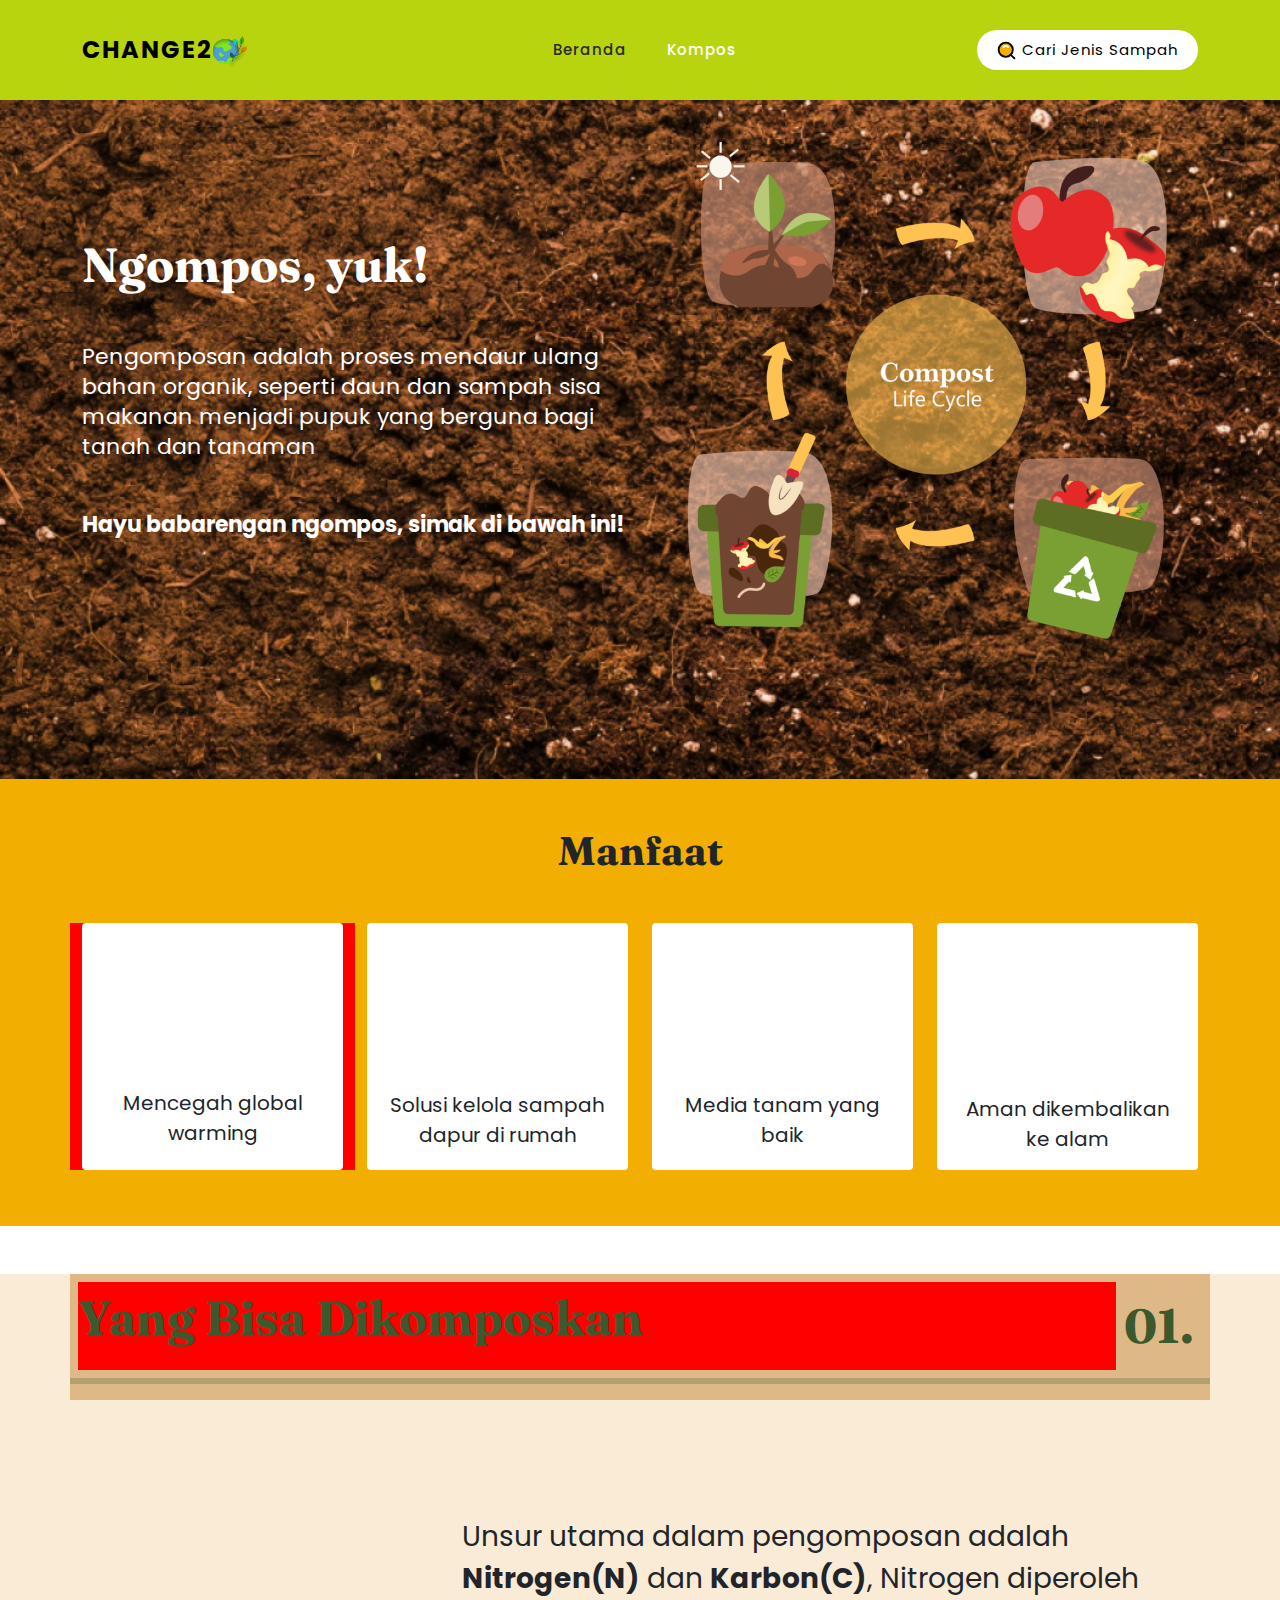
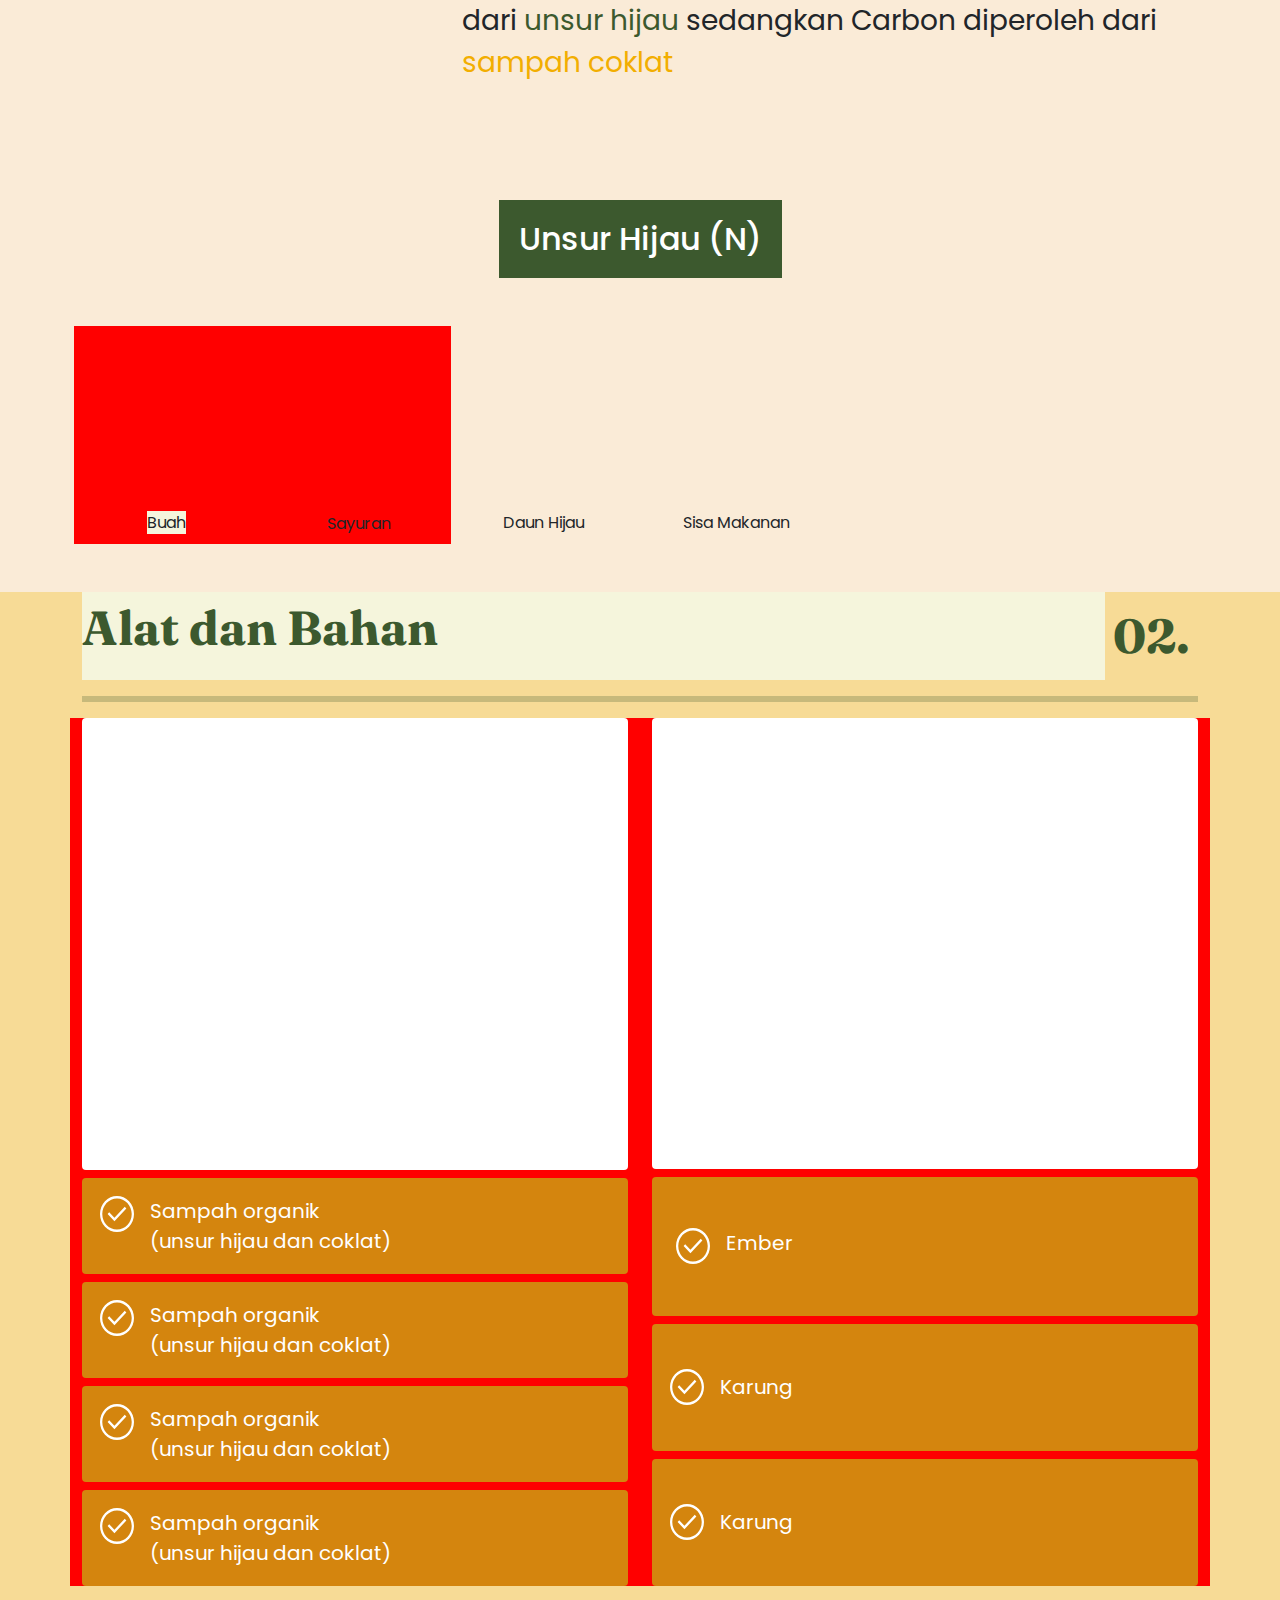
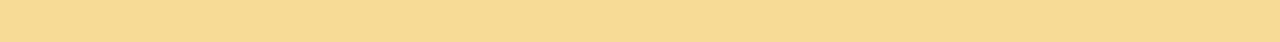
==== edukasi.html @ b649f3c6 "test pertama" ====
<!DOCTYPE html>
<html lang="en">
<head>

        <meta charset="UTF-8">
        <meta name="viewport" content="width=device-width, initial-scale=1, shrink-to-fit=no">
        <meta name="description" content="">
        <meta name="author" content="">
        <link rel="preconnect" href="https://fonts.gstatic.com">
        <link href="https://fonts.googleapis.com/css2?family=Poppins:wght@100;200;300;400;500;600;700;800;900&display=swap" rel="stylesheet">
        <link href='https://fonts.googleapis.com/css?family=Fraunces' rel='stylesheet'>
        <title>Edukasi</title>
    
        <!-- Bootstrap core CSS -->
        <link href="bootstrap/bootstrap/css/bootstrap.min.css" rel="stylesheet">
        <link rel="icon" href="assets/images/logo-grafis.png" type="image/gif" sizes="16x16">
    
        <!-- Additional CSS Files -->
        <link rel="stylesheet" href="assets/css/fontawesome.css">
        <link rel="stylesheet" href="assets/css/style.css">
        <link rel="stylesheet" href="assets/css/animated.css">
        
        <!-- Scripts -->
        <script src="bootstrap/jquery/jquery.min.js"></script>
        <script src="bootstrap/bootstrap/js/bootstrap.bundle.min.js"></script>
        <script src="assets/js/owl-carousel.js"></script>
        <script src="assets/js/animation.js"></script>
        <script src="assets/js/templatemo-custom.js"></script>
    
        <script src="https://ajax.googleapis.com/ajax/libs/jquery/3.7.1/jquery.min.js"></script>
        <script src="https://maxcdn.bootstrapcdn.com/bootstrap/3.4.1/js/bootstrap.min.js"></script>
</head>
    
<body>
        <!-- Mulai NAVBAR-->
        <!-- HEADER -->
        <header class="header-area header-sticky slideInDown" data-wow-duration="0.75s" data-wow-delay="0s" style="position: fixed;">
            <div class="container">
            <div class="row">
              <div class="col-12">
              <nav class="main-nav">
                  <!-- ***** Logo Start ***** -->
                  <a href="index.html" class="logo">
                  <h4 style="color: black;"> Change2<span><img src="assets/svg/logo-1.svg" style="width: 40px;"></span></h4>
                  </a>
                  <!-- ***** Logo End ***** -->
  
                  <!-- ***** Menu Start ***** -->
                  <ul class="nav">
                      <li class="scroll-to-section"><a href="landing.html" >Beranda</a></li>
                      <li class="scroll-to-section" style="padding-right: 200px;"><a href="page3.html" class="active">Kompos</a></li>
                      <li class="scroll-to-section d-md-none"><a href="cari.html">Cari Jenis Sampah</a></li>
                      <li class="scroll-to-section">
                          <div class="main-white-button">
                              <a href="cari.html" style="color: black;">
                                  <img src="assets/svg/search-icon.svg" style="width: 20px;">
                                  Cari Jenis Sampah
                              </a>
                          </div>
                      </li>
                  </ul>
  
                  <a class='menu-trigger'>
                      <span>Menu</span>
                  </a>
                  <!-- ***** Menu End ***** -->
              </nav>
  
              </div>
            </div>
            </div>
          </header>
          <!-- ***** Header  ***** -->
          <!-- Selesai NAVBAR-->

        <div class="text-white" id="top" data-wow-duration="1s" data-wow-delay="0.5s">
            <div class="page3" style="margin-top:100px;">
                <div class="container">
                    <div class="row" ">
                        <div class="col-lg-12 mt-3">
                            <div class="row">
                                <div class="col-lg-6 align-self-center" ;>
                                    <div class="wow fadeInLeft" data-wow-duration="1s" data-wow-delay="1s">
                                        
                                        <h1 class="fw-bold" style="font-family: Fraunces;font-size:48px">Ngompos, yuk!
                                        </h1>
                                        <p class="mt-5 text-white" style="font-size: 22px;">Pengomposan adalah proses mendaur ulang bahan organik, 
                                            seperti daun dan sampah sisa makanan menjadi pupuk yang berguna bagi tanah dan tanaman</p>
                                        <!-- <br /> -->
                                        <p class="fw-bold text-white mt-5" style="font-size: 22px;">Hayu babarengan ngompos, simak di bawah ini!</p>
                                    </div>
                                </div>
                                <div class="col-lg-6">
                                <div class="right-image wow fadeInRight" data-wow-duration="1s" data-wow-delay="0.5s">
                                    <img src="assets/images/compost-cycle.png" style="
                                    width: 100%;
                                    height: auto;">
                                </div>
                                </div>
                            </div>
                        </div>
                    </div>
                </div>
            </div>
        </div>

        <div class="section pt-5 pb-5" style="background-color: #F2AE01;">
            <div class="container">
                <div class="row mb-5">
                    <div class="col-lg-12 d-flex justify-content-center">
                        <h1 class="fw-bold" style="font-family: 'Fraunces'">Manfaat
                        </h1>
                    </div>
                </div>
                <!--MANFAATTT-->
                <div class="row d-flex">
                    <div class="col-lg-3 mb-2" style="display: flex; background-color: red;">
                        <div class="card-body rounded d-flex flex-column align-items-center" style="background-color: white;flex:1">
                            <div class="wow fadeIn mb-4" data-wow-duration="1s" data-wow-delay="0.2s">
                                <img src="assets/images/manfaat-data-1.png" alt="person graphic">
                            </div>
                            <center>
                                <span class="mt-5 text-black fs-5">Mencegah global warming</span>
                            </center>
                        </div>
                    </div>
                    <div class="col-lg-3 mb-2" style="display: flex;flex-direction: column;">
                        <div class="card-body rounded d-flex justify-content-center flex-column align-items-center" style="background-color: white;flex:1">
                            <div class="wow fadeIn mb-3" data-wow-duration="1s" data-wow-delay="0.2s">
                                <img src="assets/images/manfaat-data-2.png" alt="person graphic">
                            </div>
                            <center>
                                <span class="mt-5 text-black fs-5">Solusi kelola sampah dapur di rumah</span>
                            </center>
                        </div>
                    </div>
                    <div class="col-lg-3 mb-2" style="display: flex;flex-direction: column;">
                        <div class="card-body rounded d-flex justify-content-center flex-column align-items-center" style="background-color: white;flex:1">
                            <div class="wow fadeIn mb-3" data-wow-duration="1s" data-wow-delay="0.2s">
                                <img src="assets/images/manfaat-data-3.png" alt="person graphic">
                            </div>
                            <center>
                                <span class="mt-5 text-black fs-5">Media tanam yang baik</span>
                            </center>
                        </div>
                    </div>
                    <div class="col-lg-3 mb-2" style="display: flex;flex-direction: column;">
                        <div class="card-body rounded d-flex justify-content-center flex-column align-items-center" style="background-color: white;flex:1">
                            <div class="wow fadeIn mb-3" data-wow-duration="1s" data-wow-delay="0.2s">
                                <img src="assets/images/manfaat-data-4.png" alt="person graphic">
                            </div>
                            <center>
                                <span class="mt-5 text-black fs-5">Aman dikembalikan ke alam</span>
                            </center>
                        </div>
                    </div>

                </div>
            </div>
        </div>


        <div class="text-black pb-5" style="background-color: antiquewhite;">
            <div class="container">
              <div class="row mt-5" style="background-color: burlywood;">
                <div class="p-2 d-flex fw-bold" style="font-family: 'Fraunces';color: #3C592E;font-size: 48px;">
                    <span class="flex-grow-1" style="background-color: red;">Yang Bisa Dikomposkan</span>
                    <span class=" p-2 bd-highlight">01.</span>
                </div>
                <hr style="
                        border: solid;
                        height: 5px;
                        color: #3C592E;
                        background-color: #3C592E;"/>
              </div>
            
              <div class="row mt-5 ">
                <div class="col-lg-4">
                    <div class="wow fadeIn mb-3" data-wow-duration="1s" data-wow-delay="0.2s" style="float:right">
                        <img src="assets/images/image-n-c.png" alt="person graphic">
                    </div>
                </div>
                <div class="col-lg-8 d-flex align-items-center">
                    <span class="fs-3">Unsur utama dalam pengomposan adalah <b>Nitrogen(N)</b> dan <b>Karbon(C)</b>, 
                        Nitrogen diperoleh dari <span style="color: #3C592E;">unsur hijau</span> sedangkan Carbon diperoleh 
                        dari <span style="color: #F2AE01;">sampah coklat</span></span>
                </div>
            </div>

            <div class="d-flex justify-content-center mt-5 text-center" >
                <h2 class="text-white" style="background-color: #3C592E;padding:20px">Unsur Hijau (N)</h2>
            </div>

            <div class="row mt-5 gx-3">
                <div class="col-4 " style="background-color: red;">
                    <div class="row">
                        <div class="col-sm-6 text-center mb-2">
                            <div class="wow fadeIn mb-3" data-wow-duration="1s" data-wow-delay="0.2s" style="float:right; background-color: aqua;">
                                <img src="assets/images/unsur-hijau-1.png" alt="person graphic">
                            </div>
                            <span style="background-color: beige;">Buah</span>
                        </div>
                        <div class="col-sm-6 text-center mb-2">
                            <div class="wow fadeIn mb-3" data-wow-duration="1s" data-wow-delay="0.2s" style="float:right">
                                <img src="assets/images/unsur-hijau-2.png" alt="person graphic">
                            </div>
                            <span>Sayuran</span>
                        </div>
                    </div>
                </div>
                <div class="col-4 ">
                    <div class="row">
                        <div class="col-sm-6 text-center mb-2">
                            <div class="wow fadeIn mb-3" data-wow-duration="1s" data-wow-delay="0.2s" style="float:right">
                                <img src="assets/images/unsur-hijau-3.png" alt="person graphic">
                            </div>
                            <span>Daun Hijau</span>
                        </div>
                        <div class="col-sm-6 text-center mb-2">
                            <div class="wow fadeIn mb-3" data-wow-duration="1s" data-wow-delay="0.2s" style="float:right">
                                <img src="assets/images/unsur-hijau-4.png" alt="person graphic">
                            </div>
                            <span>Sisa Makanan</span>
                        </div>
                    </div>
                </div>
            </div>

            </div>

        </div>

        <div class="section text-black pb-5" style="background-color: #F7DB96;">
            <div class="container" >
                <div class="row" >
                    <div class="d-flex fw-bold" style="font-family: 'Fraunces';color: #3C592E;font-size: 48px;">
                        <span class="flex-grow-1" style="background-color: beige;" >Alat dan Bahan</span>
                        <span class=" p-2 bd-highlight">02.</span>
                    </div>
                </div>
                <hr style="
                        border: solid;
                        height: 5px;
                        color: #3C592E;
                        background-color: #3C592E;"/>
            
                <div class="row d-flex">
                    <div class="col-lg-6 mb-2" style="background-color: red;">
                    <div class="card-body rounded" style="background-color: white;">
                        <div class="wow fadeIn mb-3" data-wow-duration="1s" data-wow-delay="0.2s">
                            <img src="assets/images/alat-dan-bahan-1.png" alt="person graphic">
                        </div>
                    </div>
                    <div class="card-body rounded mt-2" style="background-color: #D4850E;padding: 10px;">
                        <div class="d-flex">
                            <span class="p-2 flex-shrink-1">
                                <svg width="34" height="37" viewBox="0 0 34 37" fill="none" xmlns="http://www.w3.org/2000/svg">
                                    <path d="M29.0208 5.27392C25.8327 1.89709 21.5087 0 17 0C12.4913 0 8.1673 1.89709 4.97918 5.27392C1.79107 8.65076 0 13.2307 0 18.0063C0 22.7819 1.79107 27.3618 4.97918 30.7387C8.1673 34.1155 12.4913 36.0126 17 36.0126C21.5087 36.0126 25.8327 34.1155 29.0208 30.7387C32.2089 27.3618 34 22.7819 34 18.0063C34 13.2307 32.2089 8.65076 29.0208 5.27392ZM17 33.5992C8.88274 33.5992 2.27856 26.6042 2.27856 18.0063C2.27856 9.40839 8.88259 2.41343 17 2.41343C25.1174 2.41343 31.7214 9.40839 31.7214 18.0063C31.7214 26.6042 25.1174 33.5992 17 33.5992Z" fill="white"/>
                                    <path d="M14.438 21.7815L9.21074 16.2448L7.59961 17.9513L14.438 25.1946L26.3647 12.562L24.7535 10.8555L14.438 21.7815Z" fill="white"/>
                                </svg>
                            </span>
                            <span class="text-white fs-5 p-2 w-100 bd-highlight" >
                                Sampah organik<br/>(unsur hijau dan coklat)
                            </span>
                        </div>
                    </div>

                    <div class="card-body rounded mt-2" style="background-color: #D4850E;padding: 10px;">
                        <div class="d-flex">
                            <span class="p-2 flex-shrink-1">
                                <svg width="34" height="37" viewBox="0 0 34 37" fill="none" xmlns="http://www.w3.org/2000/svg">
                                    <path d="M29.0208 5.27392C25.8327 1.89709 21.5087 0 17 0C12.4913 0 8.1673 1.89709 4.97918 5.27392C1.79107 8.65076 0 13.2307 0 18.0063C0 22.7819 1.79107 27.3618 4.97918 30.7387C8.1673 34.1155 12.4913 36.0126 17 36.0126C21.5087 36.0126 25.8327 34.1155 29.0208 30.7387C32.2089 27.3618 34 22.7819 34 18.0063C34 13.2307 32.2089 8.65076 29.0208 5.27392ZM17 33.5992C8.88274 33.5992 2.27856 26.6042 2.27856 18.0063C2.27856 9.40839 8.88259 2.41343 17 2.41343C25.1174 2.41343 31.7214 9.40839 31.7214 18.0063C31.7214 26.6042 25.1174 33.5992 17 33.5992Z" fill="white"/>
                                    <path d="M14.438 21.7815L9.21074 16.2448L7.59961 17.9513L14.438 25.1946L26.3647 12.562L24.7535 10.8555L14.438 21.7815Z" fill="white"/>
                                </svg>
                            </span>
                            <span class="text-white fs-5 p-2 w-100 bd-highlight" >
                                Sampah organik<br/>(unsur hijau dan coklat)
                            </span>
                        </div>
                    </div>
                    <div class="card-body rounded mt-2" style="background-color: #D4850E;padding: 10px;">
                        <div class="d-flex">
                            <span class="p-2 flex-shrink-1">
                                <svg width="34" height="37" viewBox="0 0 34 37" fill="none" xmlns="http://www.w3.org/2000/svg">
                                    <path d="M29.0208 5.27392C25.8327 1.89709 21.5087 0 17 0C12.4913 0 8.1673 1.89709 4.97918 5.27392C1.79107 8.65076 0 13.2307 0 18.0063C0 22.7819 1.79107 27.3618 4.97918 30.7387C8.1673 34.1155 12.4913 36.0126 17 36.0126C21.5087 36.0126 25.8327 34.1155 29.0208 30.7387C32.2089 27.3618 34 22.7819 34 18.0063C34 13.2307 32.2089 8.65076 29.0208 5.27392ZM17 33.5992C8.88274 33.5992 2.27856 26.6042 2.27856 18.0063C2.27856 9.40839 8.88259 2.41343 17 2.41343C25.1174 2.41343 31.7214 9.40839 31.7214 18.0063C31.7214 26.6042 25.1174 33.5992 17 33.5992Z" fill="white"/>
                                    <path d="M14.438 21.7815L9.21074 16.2448L7.59961 17.9513L14.438 25.1946L26.3647 12.562L24.7535 10.8555L14.438 21.7815Z" fill="white"/>
                                </svg>
                            </span>
                            <span class="text-white fs-5 p-2 w-100 bd-highlight" >
                                Sampah organik<br/>(unsur hijau dan coklat)
                            </span>
                        </div>
                    </div>
                    <div class="card-body rounded mt-2" style="background-color: #D4850E;padding: 10px;">
                        <div class="d-flex">
                            <span class="p-2 flex-shrink-1">
                                <svg width="34" height="37" viewBox="0 0 34 37" fill="none" xmlns="http://www.w3.org/2000/svg">
                                    <path d="M29.0208 5.27392C25.8327 1.89709 21.5087 0 17 0C12.4913 0 8.1673 1.89709 4.97918 5.27392C1.79107 8.65076 0 13.2307 0 18.0063C0 22.7819 1.79107 27.3618 4.97918 30.7387C8.1673 34.1155 12.4913 36.0126 17 36.0126C21.5087 36.0126 25.8327 34.1155 29.0208 30.7387C32.2089 27.3618 34 22.7819 34 18.0063C34 13.2307 32.2089 8.65076 29.0208 5.27392ZM17 33.5992C8.88274 33.5992 2.27856 26.6042 2.27856 18.0063C2.27856 9.40839 8.88259 2.41343 17 2.41343C25.1174 2.41343 31.7214 9.40839 31.7214 18.0063C31.7214 26.6042 25.1174 33.5992 17 33.5992Z" fill="white"/>
                                    <path d="M14.438 21.7815L9.21074 16.2448L7.59961 17.9513L14.438 25.1946L26.3647 12.562L24.7535 10.8555L14.438 21.7815Z" fill="white"/>
                                </svg>
                            </span>
                            <span class="text-white fs-5 p-2 w-100 bd-highlight" >
                                Sampah organik<br/>(unsur hijau dan coklat)
                            </span>
                        </div>
                    </div>
                    </div>

                    <div class="col-lg-6 mb-2" style="display: flex;flex-direction: column;background-color: red;" >
                        <div class="card-body rounded " style="background-color: white;flex:1">
                            <div class="wow fadeIn mb-3" data-wow-duration="1s" data-wow-delay="0.2s">
                                <img src="assets/images/alat-dan-bahan-2.png" alt="person graphic">
                            </div>
                        </div>

                        <div class="card-body rounded mt-2 d-flex " style="background-color: #D4850E;">
                            <div class=" d-flex align-self-center">
                                <span class="p-2 flex-shrink-1 bd-highlight">
                                    <svg width="34" height="37" viewBox="0 0 34 37" fill="none" xmlns="http://www.w3.org/2000/svg">
                                        <path d="M29.0208 5.27392C25.8327 1.89709 21.5087 0 17 0C12.4913 0 8.1673 1.89709 4.97918 5.27392C1.79107 8.65076 0 13.2307 0 18.0063C0 22.7819 1.79107 27.3618 4.97918 30.7387C8.1673 34.1155 12.4913 36.0126 17 36.0126C21.5087 36.0126 25.8327 34.1155 29.0208 30.7387C32.2089 27.3618 34 22.7819 34 18.0063C34 13.2307 32.2089 8.65076 29.0208 5.27392ZM17 33.5992C8.88274 33.5992 2.27856 26.6042 2.27856 18.0063C2.27856 9.40839 8.88259 2.41343 17 2.41343C25.1174 2.41343 31.7214 9.40839 31.7214 18.0063C31.7214 26.6042 25.1174 33.5992 17 33.5992Z" fill="white"/>
                                        <path d="M14.438 21.7815L9.21074 16.2448L7.59961 17.9513L14.438 25.1946L26.3647 12.562L24.7535 10.8555L14.438 21.7815Z" fill="white"/>
                                    </svg>     
                                </span>                               
                                <span class="text-white fs-5 p-2 w-100 bd-highlight" >
                                    Ember
                                </span>
                            </div>
                        </div>
                        <div class="card-body rounded mt-2 d-flex" style="background-color: #D4850E;padding:10px">
                            <div class="d-flex bd-highlight align-items-center">
                                <span class="p-2 flex-shrink-1 bd-highlight">
                                    <svg width="34" height="37" viewBox="0 0 34 37" fill="none" xmlns="http://www.w3.org/2000/svg">
                                        <path d="M29.0208 5.27392C25.8327 1.89709 21.5087 0 17 0C12.4913 0 8.1673 1.89709 4.97918 5.27392C1.79107 8.65076 0 13.2307 0 18.0063C0 22.7819 1.79107 27.3618 4.97918 30.7387C8.1673 34.1155 12.4913 36.0126 17 36.0126C21.5087 36.0126 25.8327 34.1155 29.0208 30.7387C32.2089 27.3618 34 22.7819 34 18.0063C34 13.2307 32.2089 8.65076 29.0208 5.27392ZM17 33.5992C8.88274 33.5992 2.27856 26.6042 2.27856 18.0063C2.27856 9.40839 8.88259 2.41343 17 2.41343C25.1174 2.41343 31.7214 9.40839 31.7214 18.0063C31.7214 26.6042 25.1174 33.5992 17 33.5992Z" fill="white"/>
                                        <path d="M14.438 21.7815L9.21074 16.2448L7.59961 17.9513L14.438 25.1946L26.3647 12.562L24.7535 10.8555L14.438 21.7815Z" fill="white"/>
                                    </svg>     
                                </span>                               
                                <span class="text-white fs-5 p-2 w-100 bd-highlight" >
                                    Karung
                                </span>
                            </div>
                        </div>
                        <div class="card-body rounded mt-2 d-flex" style="background-color: #D4850E;padding:10px">
                            <div class="d-flex bd-highlight align-items-center">
                                <span class="p-2 flex-shrink-1 bd-highlight">
                                    <svg width="34" height="37" viewBox="0 0 34 37" fill="none" xmlns="http://www.w3.org/2000/svg">
                                        <path d="M29.0208 5.27392C25.8327 1.89709 21.5087 0 17 0C12.4913 0 8.1673 1.89709 4.97918 5.27392C1.79107 8.65076 0 13.2307 0 18.0063C0 22.7819 1.79107 27.3618 4.97918 30.7387C8.1673 34.1155 12.4913 36.0126 17 36.0126C21.5087 36.0126 25.8327 34.1155 29.0208 30.7387C32.2089 27.3618 34 22.7819 34 18.0063C34 13.2307 32.2089 8.65076 29.0208 5.27392ZM17 33.5992C8.88274 33.5992 2.27856 26.6042 2.27856 18.0063C2.27856 9.40839 8.88259 2.41343 17 2.41343C25.1174 2.41343 31.7214 9.40839 31.7214 18.0063C31.7214 26.6042 25.1174 33.5992 17 33.5992Z" fill="white"/>
                                        <path d="M14.438 21.7815L9.21074 16.2448L7.59961 17.9513L14.438 25.1946L26.3647 12.562L24.7535 10.8555L14.438 21.7815Z" fill="white"/>
                                    </svg>     
                                </span>                               
                                <span class="text-white fs-5 p-2 w-100 bd-highlight" >
                                    Karung
                                </span>
                            </div>
                        </div>
                    </div>
                </div>
            </div>

                
        </div>
</body>
</html>
---- assets/css/style.css ----
/* 

TemplateMo 562 Space Dynamic

https://templatemo.com/tm-562-space-dynamic

*/

/* ---------------------------------------------
Table of contents
------------------------------------------------
01. font & reset css
02. reset
03. global styles
04. header
05. banner
06. features
07. testimonials
08. contact
09. footer
10. preloader
11. search
12. portfolio

--------------------------------------------- */
/* 
---------------------------------------------
font & reset css
--------------------------------------------- 
*/
@import url('https://fonts.googleapis.com/css2?family=Poppins:wght@100;200;300;400;500;600;700;800;900&display=swap');
/* 
---------------------------------------------
reset
--------------------------------------------- 
*/
html, body, div, span, applet, object, iframe, h1, h2, h3, h4, h5, h6, p, blockquote, div
pre, a, abbr, acronym, address, big, cite, code, del, dfn, em, font, img, ins, kbd, q,
s, samp, small, strike, strong, sub, sup, tt, var, b, u, i, center, dl, dt, dd, ol, ul, li,
figure, header, nav, section, article, aside, footer, figcaption {
  margin: 0;
  padding: 0;
  border: 0;
  outline: 0;
}

/* clear fix */
.grid:after {
  content: '';
  display: block;
  clear: both;
}

/* ---- .grid-item ---- */

.grid-sizer,
.grid-item {
  width: 50%;
}

.grid-item {
  float: left;
}

.grid-item img {
  display: block;
  max-width: 100%;
}

.clearfix:after {
  content: ".";
  display: block;
  clear: both;
  visibility: hidden;
  line-height: 0;
  height: 0;
}

.clearfix {
  display: inline-block;
}

html[xmlns] .clearfix {
  display: block;
}

* html .clearfix {
  height: 1%;
}

ul, li {
  padding: 0;
  margin: 0;
  list-style: none;
}

header, nav, section, article, aside, footer, hgroup {
  display: block;
}

* {
  box-sizing: border-box;
}

html, body {
  font-family: 'Fraunces';
  font-weight: 400;
  background-color: #fff;
  -ms-text-size-adjust: 100%;
  -webkit-font-smoothing: antialiased;
  -moz-osx-font-smoothing: grayscale;
}

a {
  text-decoration: none !important;
}

h1, h2, h3, h4, h5, h6 {
  margin-top: 0px;
  margin-bottom: 0px;
}

ul {
  margin-bottom: 0px;
}

p {
  font-size: 15px;
  line-height: 30px;
  color: #2a2a2a;
}

img {
  width: 100%;
  overflow: hidden;
}

/* 
---------------------------------------------
global styles
--------------------------------------------- 
*/
html,
body {
  background: #fff;
  font-family: 'Poppins', sans-serif;
}

::selection {
  background: #03a4ed;
  color: #fff;
}

::-moz-selection {
  background: #03a4ed;
  color: #fff;
}

@media (max-width: 991px) {
  html, body {
    overflow-x: hidden;
  }
  .mobile-top-fix {
    margin-top: 30px;
    margin-bottom: 0px;
  }
  .mobile-bottom-fix {
    margin-bottom: 30px;
  }
  .mobile-bottom-fix-big {
    margin-bottom: 60px;
  }
}

.page-section {
  margin-top: 120px;
}

.section-heading h2 {
  font-size: 30px;
  text-transform: capitalize;
  color: #2a2a2a;
  font-weight: 700;
  letter-spacing: 0.25px;
  position: relative;
  z-index: 2;
  line-height: 44px;
}

.section-heading h2 em {
  font-style: normal;
  color: #03a4ed;
}

.section-heading h2 span {
  color: #fe3f40;
}

/* 
---------------------------------------------
header
--------------------------------------------- 
*/

.background-header {
  /* background-color: #fff!important; */
  height: 80px!important;
  position: fixed!important;
  top: 0px;
  left: 0px;
  right: 0px;
  box-shadow: 0px 0px 10px rgba(0,0,0,0.15)!important;
}

.background-header .logo,
.background-header .main-nav .nav li a {
  color: #1e1e1e!important;
}

.background-header .main-nav .nav li:hover a {
  color: #fe3f40!important;
}

.background-header .nav li a.active {
  color: #fe3f40!important;
}

.logo h4 span {
  color: #fe3f40;
}

.background-header .main-nav .logo h4 {
  line-height: 80px;
}

.background-header .main-nav .nav {
  margin-top: 20px !important;
}

.header-area .main-nav .nav {
  float: right;
  margin-top: 30px;
  margin-right: 0px;
  background-color: transparent;
  -webkit-transition: all 0.3s ease 0s;
  -moz-transition: all 0.3s ease 0s;
  -o-transition: all 0.3s ease 0s;
  transition: all 0.3s ease 0s;
  position: relative;
  z-index: 999;
}

.header-area .main-nav .nav li {
  padding-left: 20px;
  padding-right: 20px;
}

.header-area .main-nav .nav li:last-child {
  padding-right: 0px;
  padding-left: 40px;
}

.header-area .main-nav .nav li:last-child a ,
.background-header .main-nav .nav li:last-child a {
  /* color: #fff !important; */
  padding: 0px 20px;
  font-weight: 400;
}

.header-area .main-nav .nav li:last-child a:hover,
.header-area .main-nav .nav li:last-child a.active {
  color: #fff !important;
}

.header-area .main-nav .nav li a {
  color: #2a2a2a;
}

.header-area .main-nav .nav li:hover a,
.header-area .main-nav .nav li a.active {
  color: #fff!important;
}

.background-header .main-nav .nav li:hover a,
.background-header .main-nav .nav li a.active {
  color: #fff!important;
  opacity: 1;
}

.header-area .main-nav .nav li:last-child a:hover ,
.background-header .main-nav .nav li:last-child a:hover {
  background-color: #03a4ed;
}

.header-area .main-nav .nav li.submenu {
  position: relative;
  padding-right: 30px;
}

.header-area .main-nav .nav li.submenu:after {
  font-family: FontAwesome;
  content: "\f107";
  font-size: 12px;
  color: #2a2a2a;
  position: absolute;
  right: 18px;
  top: 12px;
}

.background-header .main-nav .nav li.submenu:after {
  color: #2a2a2a;
}

.header-area .main-nav .nav li.submenu ul {
  position: absolute;
  width: 200px;
  box-shadow: 0 2px 28px 0 rgba(0, 0, 0, 0.06);
  overflow: hidden;
  top: 50px;
  opacity: 0;
  transform: translateY(+2em);
  visibility: hidden;
  z-index: -1;
  transition: all 0.3s ease-in-out 0s, visibility 0s linear 0.3s, z-index 0s linear 0.01s;
}

.header-area .main-nav .nav li.submenu ul li {
  margin-left: 0px;
  padding-left: 0px;
  padding-right: 0px;
}

.header-area .main-nav .nav li.submenu ul li a {
  opacity: 1;
  display: block;
  background: #f7f7f7;
  color: #2a2a2a!important;
  padding-left: 20px;
  height: 40px;
  line-height: 40px;
  -webkit-transition: all 0.3s ease 0s;
  -moz-transition: all 0.3s ease 0s;
  -o-transition: all 0.3s ease 0s;
  transition: all 0.3s ease 0s;
  position: relative;
  font-size: 13px;
  font-weight: 400;
  border-bottom: 1px solid #eee;
}

.header-area .main-nav .nav li.submenu ul li a:hover {
  background: #fff;
  color: #fe3f40!important;
  padding-left: 25px;
}

.header-area .main-nav .nav li.submenu ul li a:hover:before {
  width: 3px;
}

.header-area .main-nav .nav li.submenu:hover ul {
  visibility: visible;
  opacity: 1;
  z-index: 1;
  transform: translateY(0%);
  transition-delay: 0s, 0s, 0.3s;
}

.header-area .main-nav .menu-trigger {
  cursor: pointer;
  display: block;
  position: absolute;
  top: 33px;
  width: 32px;
  height: 40px;
  text-indent: -9999em;
  z-index: 99;
  right: 40px;
  display: none;
}

.background-header .main-nav .menu-trigger {
  top: 23px;
}

.header-area .main-nav .menu-trigger span,
.header-area .main-nav .menu-trigger span:before,
.header-area .main-nav .menu-trigger span:after {
  -moz-transition: all 0.4s;
  -o-transition: all 0.4s;
  -webkit-transition: all 0.4s;
  transition: all 0.4s;
  background-color: #1e1e1e;
  display: block;
  position: absolute;
  width: 30px;
  height: 2px;
  left: 0;
}

.background-header .main-nav .menu-trigger span,
.background-header .main-nav .menu-trigger span:before,
.background-header .main-nav .menu-trigger span:after {
  background-color: #1e1e1e;
}

.header-area .main-nav .menu-trigger span:before,
.header-area .main-nav .menu-trigger span:after {
  -moz-transition: all 0.4s;
  -o-transition: all 0.4s;
  -webkit-transition: all 0.4s;
  transition: all 0.4s;
  background-color: #1e1e1e;
  display: block;
  position: absolute;
  width: 30px;
  height: 2px;
  left: 0;
  width: 75%;
}

.background-header .main-nav .menu-trigger span:before,
.background-header .main-nav .menu-trigger span:after {
  background-color: #1e1e1e;
}

.header-area .main-nav .menu-trigger span:before,
.header-area .main-nav .menu-trigger span:after {
  content: "";
}

.header-area .main-nav .menu-trigger span {
  top: 16px;
}

.header-area .main-nav .menu-trigger span:before {
  -moz-transform-origin: 33% 100%;
  -ms-transform-origin: 33% 100%;
  -webkit-transform-origin: 33% 100%;
  transform-origin: 33% 100%;
  top: -10px;
  z-index: 10;
}

.header-area .main-nav .menu-trigger span:after {
  -moz-transform-origin: 33% 0;
  -ms-transform-origin: 33% 0;
  -webkit-transform-origin: 33% 0;
  transform-origin: 33% 0;
  top: 10px;
}

.header-area .main-nav .menu-trigger.active span,
.header-area .main-nav .menu-trigger.active span:before,
.header-area .main-nav .menu-trigger.active span:after {
  background-color: transparent;
  width: 100%;
}

.header-area .main-nav .menu-trigger.active span:before {
  -moz-transform: translateY(6px) translateX(1px) rotate(45deg);
  -ms-transform: translateY(6px) translateX(1px) rotate(45deg);
  -webkit-transform: translateY(6px) translateX(1px) rotate(45deg);
  transform: translateY(6px) translateX(1px) rotate(45deg);
  background-color: #1e1e1e;
}

.background-header .main-nav .menu-trigger.active span:before {
  background-color: #1e1e1e;
}

.header-area .main-nav .menu-trigger.active span:after {
  -moz-transform: translateY(-6px) translateX(1px) rotate(-45deg);
  -ms-transform: translateY(-6px) translateX(1px) rotate(-45deg);
  -webkit-transform: translateY(-6px) translateX(1px) rotate(-45deg);
  transform: translateY(-6px) translateX(1px) rotate(-45deg);
  background-color: #1e1e1e;
}

.background-header .main-nav .menu-trigger.active span:after {
  background-color: #1e1e1e;
}

.header-area.header-sticky {
  min-height: 80px;
  background: #B8D40E;
}

.header-area .nav {
  margin-top: 30px;
}

.header-area.header-sticky .nav li a.active {
  color: #fe3f40;
}

/* 
---------------------------------------------
preloader
--------------------------------------------- 
*/

.js-preloader {
    position: fixed;
    top: 0;
    left: 0;
    right: 0;
    bottom: 0;
    background-color: #fff;
    display: -webkit-box;
    display: flex;
    -webkit-box-align: center;
    align-items: center;
    -webkit-box-pack: center;
    justify-content: center;
    opacity: 1;
    visibility: visible;
    z-index: 9999;
    -webkit-transition: opacity 0.25s ease;
    transition: opacity 0.25s ease;
}

.js-preloader.loaded {
    opacity: 0;
    visibility: hidden;
    pointer-events: none;
}

@-webkit-keyframes dot {
    50% {
        -webkit-transform: translateX(96px);
        transform: translateX(96px);
    }
}

@keyframes dot {
    50% {
        -webkit-transform: translateX(96px);
        transform: translateX(96px);
    }
}

@-webkit-keyframes dots {
    50% {
        -webkit-transform: translateX(-31px);
        transform: translateX(-31px);
    }
}

@keyframes dots {
    50% {
        -webkit-transform: translateX(-31px);
        transform: translateX(-31px);
    }
}

.preloader-inner {
    position: relative;
    width: 142px;
    height: 40px;
    background: #fff;
}

.preloader-inner .dot {
    position: absolute;
    width: 16px;
    height: 16px;
    top: 12px;
    left: 15px;
    background: #fe3f40;
    border-radius: 50%;
    -webkit-transform: translateX(0);
    transform: translateX(0);
    -webkit-animation: dot 2.8s infinite;
    animation: dot 2.8s infinite;
}

.preloader-inner .dots {
    -webkit-transform: translateX(0);
    transform: translateX(0);
    margin-top: 12px;
    margin-left: 31px;
    -webkit-animation: dots 2.8s infinite;
    animation: dots 2.8s infinite;
}

.preloader-inner .dots span {
    display: block;
    float: left;
    width: 16px;
    height: 16px;
    margin-left: 16px;
    background: #fe3f40;
    border-radius: 50%;
}



/* 
---------------------------------------------
Banner Style
--------------------------------------------- 
*/

.main-banner:after {
  /* content: ''; */
  background-repeat: no-repeat;
  position: absolute;
  left: 0;
  top: 100px;
  width: 193px;
  height: 467px;
}

.main-banner:before {
  /* content: ''; */
  background-repeat: no-repeat;
  position: absolute;
  right: 0;
  top: 100px;
  width: 98px;
  height: 290px;
}



.main-banner .left-content form {
  margin-top: 30px;
  width: 470px;
  height: 66px;
  position: relative;
}

.main-banner .left-content form button {
  position: absolute;
  right: 10px;
  top: 10px;
  display: inline-block;
  background-color: #fff;
  font-size: 15px;
  font-weight: 500;
  color: #fe3f40;
  text-transform: capitalize;
  padding: 12px 25px;
  border-radius: 23px;
  letter-spacing: 0.25px;
  outline: none;
  border: none;
}

.main-banner .left-content form input {
  width: 470px;
  height: 66px;
  background-color: #03a4ed;
  border-radius: 33px;
  border: none;
  outline: none;
  padding: 0px 25px;
  color: #fff;
  letter-spacing: 0.25px;
  font-size: 15px;
  font-weight: 300;
}

.main-banner .left-content form input::placeholder {
  color: #fff;
}



/* 
---------------------------------------------
About Us Style
--------------------------------------------- 
*/
.text2 {
  display: flex;
  position: absolute;
  font-size: 3vw; /* Adjust based on your requirements */
  color: white;
  top: 50%;
  transform: translateY(-50%);
}
.text2 h1 {
  font-size: 4vw; /* Use viewport width units for responsive sizing */
  font-family: Fraunces, serif; /* Use your desired font-family */
  color: white;
  margin: 0;
}

#about {
  margin-top: -80px;
}

/* 
---------------------------------------------
Services Style
--------------------------------------------- 
*/

.our-services {
  margin-top: 0px;
  padding-top: 120px;
}

.our-services .left-image {
  margin-right: 45px;
}

.our-services .section-heading h2 {
  margin-right: 100px;
}

.our-services .section-heading p {
  margin-top: 30px;
  margin-bottom: 60px;
}

.our-services .progress-skill-bar {
  margin-bottom: 30px;
  position: relative;
  width: 100%;
}

.our-services .progress-skill-bar span {
  position: absolute;
  top: 0;
  font-size: 18px;
  font-weight: 600;
  color: #03a4ed;
}

.our-services .first-bar span {
  left: 69%;
}

.our-services .second-bar span {
  left: 81%;
}

.our-services .third-bar span {
  left: 88%;
}

.our-services .progress-skill-bar h4 {
  font-size: 18px;
  font-weight: 700;
  color: #2a2a2a;
  margin-bottom: 14px;
}

.our-services .progress-skill-bar .full-bar {
  width: 100%;
  height: 6px;
  border-radius: 3px;
  background-color: #f7eff1;
  position: relative;
  z-index: 1;
}

.our-services .progress-skill-bar .filled-bar {
  background: rgb(255,77,30);
  background: linear-gradient(105deg, rgba(255,77,30,1) 0%, rgba(255,44,109,1) 100%);
  height: 6px;
  border-radius: 3px;
  margin-bottom: -6px;
  position: relative;
  z-index: 2;
}

.our-services .first-bar .filled-bar {
  width: 71%;
}

.our-services .second-bar .filled-bar {
  width: 83%;
}

.our-services .third-bar .filled-bar {
  width: 90%;
}


/* 
---------------------------------------------
Portfolio
--------------------------------------------- 
*/

.our-portfolio .item:hover .hidden-content {
  top: -100px;
  opacity: 1;
  visibility: visible;
}

.our-portfolio .item:hover .showed-content {
  top: 90px;
}

.our-portfolio .hidden-content {
  background: #F2AE01;
  background: #F2AE01;
  padding: 30px;
  border-radius: 20px;
  text-align: center;
  opacity: 0;
  top: 0;
  visibility: hidden;
  position: absolute;
  z-index: 2;
  transition: all 0.5s;
}

.our-portfolio .hidden-content:after {
  width: 20px;
  height: 20px;
  position: absolute;
  background: #F2AE01;
  content: '';
  left: 50%;
  bottom: -8px;
  margin-left: -5px;
  transform: rotate(45deg);
  background: #F2AE01;
  z-index: -1;
}

.our-portfolio .hidden-content h4 {
  font-size: 20px;
  font-weight: 700;
  color: #fff;
  margin-bottom: 20px;
}

.our-portfolio .hidden-content p {
  color: #fff;
}


.page3-rspv {
  display: flex;
  justify-content: end;
}

@media (max-width: 600px) {
  .page3-rspv {
    display: flex;
    justify-content: center;
  }

  .page3text-rspv {
    padding: 25px;
  }
}

.our-services .showed-content-bot {
  /* top: 0px;
  position: relative;
  z-index: 3; */
  /* font-size: 15px;
  font-weight: 100; */
  color: black;
  background-color: #fff;
  text-align: center;
  padding: 40px;
  /* border-radius: 20px; */
  border-bottom-left-radius: 25px;
  border-bottom-right-radius: 25px;
  box-shadow: 0px 0px 10px rgba(0,0,0,0.1);
  margin-left: 4px;
  margin-right: 4px;
  margin-top: -7px;
  /* transition: all 0.5s; */
}

.our-portfolio .showed-content img {
  width: 100%; /* Make the image fill the width of its container */
  height: auto; /* Maintain the aspect ratio of the image */
  display: block; /* Make sure the image behaves as a block element */
}


.our-services .showed-content img {
  width: 100%; /* Make the image fill the width of its container */
  height: auto; /* Maintain the aspect ratio of the image */
  display: block; /* Make sure the image behaves as a block element */
}

.our-portfolio .showed-content-bot img {
  max-width: 100px;
}


/* 
---------------------------------------------
Blog
--------------------------------------------- 
*/

.our-blog {
  position: relative;
  margin-top: 80px;
  padding-top: 120px;
}

.our-blog .section-heading h2 {
  margin-right: 180px;
}

.our-blog .top-dec {
  text-align: right;
  margin-top: -80px;
}

.our-blog .top-dec img {
  max-width: 270px;
}

.our-blog .left-image {
  position: relative;
}

.our-blog .left-image img {
  border-radius: 20px;
  box-shadow: 0px 0px 15px rgba(0,0,0,0.1);
}

.our-blog .left-image .info {
  position: relative;
}

.our-blog .left-image .info .inner-content {
  background-color: #fff;
  box-shadow: 0px 0px 15px rgba(0,0,0,0.1);
  border-radius: 20px;
  margin-right: 75px;
  position: absolute;
  margin-top: -100px;
  padding: 30px;
}

.our-blog .left-image ul li {
  display: inline-block;
  font-size: 15px;
  color: #afafaf;
  font-weight: 300;
  margin-right: 20px;
}

.our-blog .left-image ul li:last-child {
  margin-right: 0px;
}

.our-blog .left-image ul li i {
  color: #ff4d61;
  font-size: 16px;
  margin-right: 8px;
}

.our-blog .left-image h4 {
  font-size: 20px;
  font-weight: 700;
  color: #2a2a2a;
  margin: 20px 0px 15px 0px;
}

.our-blog .left-image .info .main-blue-button {
  position: absolute;
  bottom: -80px;
  left: 0;
}

.our-blog .right-list {
  margin-left: 30px;
}

.our-blog .right-list ul li {
  display: inline-flex;
  width: 100%;
  margin-bottom: 30px;
}

.our-blog .right-list .left-content {
  margin-right: 45px;
}

.our-blog .right-list .left-content span {
  font-size: 15px;
  color: #afafaf;
  font-weight: 300;
}

.our-blog .right-list .left-content span i {
  color: #ff4d61;
  font-size: 16px;
  margin-right: 8px;
}

.our-blog .right-list .left-content h4 {
  font-size: 20px;
  font-weight: 700;
  color: #2a2a2a;
  margin: 20px 0px 15px 0px;
}


.our-blog .right-list .right-image img {
  width: 250px;
  border-radius: 20px;
}



.contact-us .right-image img {
  width: 250px;
  border-radius: 20px;
}


/* 
---------------------------------------------
contact
--------------------------------------------- 
*/

.contact-us .section-heading h2,
.contact-us .section-heading h2 em,
.contact-us .section-heading h2 span {
  color: #fff;
}

.contact-us .section-heading p {
  color: #fff;
  margin-top: 30px;
}

.phone-info {
  margin-top: 40px;
}

.phone-info h4 {
  font-size: 20px;
  font-weight: 700;
  color: #fff;
}

.phone-info h4 span i {
  width: 46px;
  height: 46px;
  display: inline-block;
  text-align: center;
  line-height: 46px;
  background-color: #fff;
  border-radius: 50%;
  color: #ff3b2c;
  font-size: 22px;
  margin-left: 30px;
  margin-right: 15px;
}

.phone-info h4 span a {
  color: #fff;
  font-size: 15px;
  font-weight: 400;
}

form#contact .contact-dec {
  position: absolute;
  right: -166px;
  bottom: 0;
}

form#contact .contact-dec img {
  max-width: 178px;
}

form#contact {
  margin-left: 30px;
  position: relative;
  /* background-color: #fff; */
  padding: 60px 30px;
  border-radius: 20px;
}

form#contact input {
  width: 100%;
  height: 46px;
  border-radius: 33px;
  background-color: #d1f3ff;
  border: none;
  outline: none;
  font-size: 15px;
  font-weight: 300;
  color: #2a2a2a;
  padding: 0px 20px;
  margin-bottom: 20px;
}

form#contact input::placeholder {
  color: #2a2a2a;
}

form#contact textarea {
  width: 100%;
  min-width: 100%;
  max-width: 100%;
  max-height: 180px;
  min-height: 140px;
  height: 140px;
  border-radius: 20px;
  background-color: #d1f3ff;
  border: none;
  outline: none;
  font-size: 15px;
  font-weight: 300;
  color: #2a2a2a;
  padding: 15px 20px;
  margin-bottom: 20px;
}

form#contact textarea::placeholder {
  color: #2a2a2a;
}

form#contact button {
  display: inline-block;
  background-color: #03a4ed;
  font-size: 15px;
  font-weight: 400;
  color: #fff;
  text-transform: capitalize;
  padding: 12px 25px;
  border-radius: 23px;
  letter-spacing: 0.25px;
  border: none;
  outline: none;
  transition: all .3s;
}

form#contact button:hover {
  background-color: #fe3f40;
}


/* 
---------------------------------------------
Footer Style
--------------------------------------------- 
*/

/* 
---------------------------------------------
responsive
--------------------------------------------- 
*/

@media (max-width: 1645px) {
  form#contact .contact-dec {
    display: none;
  }
}

@media (max-width: 992px) {
  .main-banner {
    padding-top: 216px;
  }
  .main-banner .left-content {
    margin-right: 0px;
    text-align: center;
    margin-bottom: 45px;
  }
  .main-banner:after {
    top: 76px;
    z-index: -1;
  }
  .main-banner .left-content form,
  .main-banner .left-content form input {
    width: 100%!important;
  }
  
  .about-us {
    position: relative;
    background-image: none;
    padding: 0px;
  }
  .about-us .left-image {
    margin-right: 0px;
    position: absolute;
    bottom: -220px;
    right: 0;
  }
  .about-us .services {
    text-align: center;
  }
  .about-us .services .item  {
    /* background: rgb(255,77,30); */
    background: #72bd13;
    padding: 30px;
    border-radius: 20px;
    display: inline-block;
  }
  .about-us .services .item .right-text {
    text-align: left;
  }
  .our-services {
    margin-top: 200px;
  }
  .our-services .left-image {
    margin-right: 0px;
    margin-bottom: 45px;
  }
  .our-services .section-heading h2,
  .our-services .section-heading p {
    margin-right: 0px;
    text-align: center;
  }
  .our-portfolio .section-heading h2 {
    margin: 0px 0px 80px 0px;
  }
  .our-portfolio .item {
    margin-bottom: 15px;
  }
  .our-blog {
    margin-top: 0px;
  }
  .our-blog .top-dec {
    display: none;
  }
  .our-blog .section-heading h2 {
    margin-right: 0px;
    text-align: center;
    margin-bottom: 45px;
  }
  .our-blog .left-image .info .inner-content {
    position: relative;
    margin-right: 0px;
  }
  .our-blog .left-image .info .main-blue-button {
    position: relative;
    bottom: 0px;
    margin-top: 30px;
  }
  .our-blog .left-image {
    margin-bottom: 45px;
  }
  .contact-us {
    margin-top: 50px;
    padding: 120px 0px;
  }
  .contact-us .section-heading {
    text-align: center;
  }
  form#contact {
    margin-left: 0px;
    margin-top: 30px;
  }
  form#contact .contact-dec {
    display: none;
  }
  footer p {
    margin: 15px 0px 30px 0px;
  }
}

@media (max-width: 767px) {
  .about-us .left-image {
    bottom: -280px;
  }
  .our-blog .right-list {
    margin-left: 0px;
  }
  .our-blog .right-list ul li {
    display: inline-block;
    margin-top: 0px;
    padding-top: 30px;
    border-top: 1px solid #eee;
  }
  .our-blog .right-list .left-content {
    margin-right: 0px;
    width: 100%;
    margin-bottom: 15px;
  }
  .our-blog .right-list .right-image,
  .our-blog .right-list .right-image img {
    width: 100%;
  }
  .phone-info h4 span {
    display: block;
    margin-top: 15px;
  }
  .phone-info h4 span i {
    margin-left: 0px;
  }

  
  .circular-container {
    width: 150px; /* Adjust the width and height as needed */
    height: 150px;
    border-radius: 50%; /* This makes it circular */
    overflow: hidden; /* Hide overflow content */
    border: 2px solid #D9D9D9; /* Add border if needed */
  }

  .circular-container img {
    width: 100%;
    height: auto;
    display: block;
  }

}
/* ----------------------------------------------------------------- */
/* BEGIN PAGE 1 */

/* BEGIN WELCOME SECTION */

.main-banner {
  background-repeat: no-repeat;
  background-position: center center;
  background-size: cover;
  padding: 226px 0px 120px 0px;
  position: relative;
  overflow: hidden;
}

.main-banner .left-content {
  margin-right: 0px;
}

.main-banner .left-content h6 {
  text-transform: uppercase;
  font-size: 18px;
  color: #fe3f40;
  margin-bottom: 15px;
}

.main-banner .left-content h2 {
  font-size: 50px;
  font-weight: 700;
  color: #2a2a2a;
  line-height: 72px;
}

.main-banner .left-content p {
  margin: 20px 0px;
}

.main-banner .left-content h2 em {
  color: #03a4ed;
  font-style: normal;
}

.main-banner .left-content h2 span {
  color: #fe3f40;
}

/* END WELCOME SECTION */

/* BEGIN TENTANG */

#about {
  margin-top: 0px;
}
.about-us {
  background-image: url(../images/lp-bg-1.png);
  background-repeat: no-repeat;
  background-position: center center;
  background-size: cover;
  padding: 140px 0px 120px 0px;
}

.about-us .left-image {
  margin-right: 45px;
}

.about-us .services .item {
  margin-bottom: 30px;
}

.about-us .services .item .icon {
  float: left;
  margin-right: 25px;
}

.about-us .services .item .icon img {
  max-width: 70px;
}

.about-us .services .item h4 {
  color: #fff;
  font-size: 20px;
  font-weight: 700;
  margin-bottom: 12px;
}

.about-us .services .item h1 {
  color: #fff;
  font-size: 50px;
  font-weight: 700;
  margin-bottom: 12px;
}

.about-us .services .item p {
  color: #fff;
}

/* END TENTANG */

/* BEGIN SECTION APA SAJA */

.our-portfolio {
  padding-top: 100px;
  margin-top: 0px;
}

.our-portfolio .section-heading h2 {
  text-align: center;
  margin: 0px 90px 0px 90px;
  margin-bottom: 120px;
  position: relative;
  z-index: 1;
}

.our-portfolio .item {
  position: relative;
}
.our-portfolio .showed-content {
 
  color: black;
  background-color: #fff;
  text-align: center;
  
  border-top-left-radius: 25px;
  border-top-right-radius: 25px;
 
}

.our-portfolio .showed-content-bot {
  /* top: 0px;
  position: relative;
  z-index: 3; */
  /* font-size: 15px;
  font-weight: 100; */
  color: black;
  background-color: #fff;
  text-align: center;
  padding: 40px;
  /* border-radius: 20px; */
  border-bottom-left-radius: 25px;
  border-bottom-right-radius: 25px;
  box-shadow: 0px 0px 10px rgba(0,0,0,0.1);
  /* transition: all 0.5s; */
}
/* END SECTION APA SAJA */

/* BEGIN SECTION CONTACT */

.contact-us {
  margin-top:100px;
  padding: 160px 0px;
  background-image: url(../images/lp-bg-2.png);
  background-repeat: no-repeat;
  background-position: center center;
  background-size: cover;
}

/* END */

/* END PAGE 1 */

/* BEGIN PAGE 2 */

.main-banner-2 {
  background-image: url(../images/page-2-bg-awal.png);
  background-repeat: no-repeat;
  background-position: center center;
  background-size: cover;
  padding: 140px 0px 80px 0px;
  
}

.oval {
  background: rgba(60,89,46, .5);
  border-radius: 50%;
  width: 70vw; 
  height: 35vw; 
  display: flex;
  justify-content: center;
  align-items: center;
  position: relative;
  text-align: center;
  line-height: 1; 
}
.oval::before {
  content: "";
  display: block;
  padding-top: 50%;
}

@media (max-width: 600px) {
  .oval {
    margin-left: 20px;
    width: 90vw; 
    height: 70vw; 
  }
  
  .text2 p {
      font-size: 3vw; /* Adjust based on your requirements */
      line-height: 1.5;
  }
  

  .text2 h1 {
    font-size: 6vw; /* Adjust font size for smaller screens */
  }
}

.w-70-mobile {
  width: 70% !important;
  margin-top: 30px;
}

@media (max-width: 600px) {
  .w-70-mobile {
    width: 90% !important;
    margin-bottom: 30px;
  }
}

.last-section {
  background-image: url(../images/truk-sampah.png);
  background-repeat: no-repeat;
  background-size: cover;
  padding: 140px 0px 120px 0px;
}

.last-section2 {
  background-image: url(../images/page-2-bg-akhir.png);
  background-repeat: no-repeat;
  /* background-position: center center; */
  background-size: cover;
  padding: 140px 0px 120px 0px;
}

/* END PAGE 2 */

/* BEGIN PAGE 3 */

.page3 {
  background-image: url(../images/page-3-bg.png);
  background-repeat: no-repeat;
  background-size: cover;
  padding: 0px 0px 120px 0px;
}
@media (max-width: 600px) {
  .page3{
  padding-bottom: 0px;
  }
}

/* END PAGE 3 */

/* BEGIN PAGE 4 / CARI */

.full-height {
  min-height: 100vh;
}

#contentPage4 {
  /* margin-top: 100px; */
  display: flex;
  flex-direction: column;
  justify-content: center;
  align-items: center;
}  

.custom-show {
  display: flex;
  justify-content: start;
}

.custom-page {
  display: flex;
  justify-content: end;
}

.custom-table {
  width: 100% !important;
}

@media (max-width: 767px) {
  #contentPage4 {
      margin-top: 100px;
      display: flex;
      flex-direction: column;
      justify-content: center;
      align-items: center;
      gap: 10px;
  }
  .custom-show {
      display: block;
  }
  .custom-page {
      display: block;
      width: 100% !important;
  }

  .custom-table {
      width: 85% !important;
  }
  
}

/* END PAGE 4 / CARI */



/* BEGIN BUTTON AND FONT */

.main-blue-button a {
  display: inline-block;
  background-color: #03a4ed;
  font-size: 15px;
  font-weight: 400;
  color: #fff;
  text-transform: capitalize;
  padding: 12px 25px;
  border-radius: 23px;
  letter-spacing: 0.25px;
}

.main-red-button a {
  display: inline-block;
  background-color: #fe3f40;
  font-size: 15px;
  font-weight: 400;
}

.main-blue-button a {
  display: inline-block;
  background-color: #03a4ed;
  font-size: 15px;
  font-weight: 400;
  color: #fff;
  text-transform: capitalize;
  padding: 12px 25px;
  border-radius: 23px;
  letter-spacing: 0.25px;
}

.main-red-button a {
  display: inline-block;
  background-color: #fe3f40;
  font-size: 15px;
  font-weight: 400;
  color: #fff;
  text-transform: capitalize;
  padding: 12px 25px;
  border-radius: 23px;
  letter-spacing: 0.25px;
}

.main-white-button a {
  display: inline-block;
  background-color: #fff;
  font-size: 15px;
  font-weight: 400;
  color: #fff;
  text-transform: capitalize;
  padding: 12px 25px;
  border-radius: 23px;
  letter-spacing: 0.25px;
}

.main-orange-button a {
  display: inline-block;
  background-color: #F2AE01;
  font-size: 15px;
  font-weight: 400;
  color: #fff;
  text-transform: capitalize;
  padding: 12px 25px;
  border-radius: 23px;
  letter-spacing: 0.25px;
}

.main-orange-button-100 a {
  display: inline-block;
  background-color: #F2AE01;
  font-size: 15px;
  font-weight: 400;
  color: #000;
  text-transform: capitalize;
  padding: 12px 25px;
  border-radius: 23px;
  letter-spacing: 0.25px;
  width: 100%;
  align-items: center;
}

.main-white-button a {
  display: inline-block;
  background-color: #fff;
  font-size: 15px;
  font-weight: 400;
  color: #fe3f40;
  text-transform: capitalize;
  padding: 12px 25px;
  border-radius: 23px;
  letter-spacing: 0.25px;
}

.main-white-button div {
  display: inline-block;
  background-color: #fff;
  font-size: 15px;
  font-weight: 400;
  color: #000;
  text-transform: capitalize;
  padding: 12px 25px;
  border-radius: 23px;
  letter-spacing: 0.25px;
}

.main-orange-button:hover {
  background-color: #04AA6D; /* Green */
  /* color: white; */
}

.main-white-button-100 a {
  display: inline-block;
  background-color: #fff;
  font-size: 15px;
  font-weight: 400;
  color: #000;
  text-transform: capitalize;
  padding: 12px 25px;
  border-radius: 23px;
  letter-spacing: 0.25px;
  width: 100%;
  align-items: center;
}

.divButtonMulai button {
  display: inline-block;
  background-color: #F2AE01;
  font-size: 15px;
  font-weight: 400;
  color: #fff;
  text-transform: capitalize;
  padding: 12px 25px;
  border-radius: 23px;
  letter-spacing: 0.25px;
  border: none;
  outline: none;
  transition: all .3s;
}

.divButtonMulai a {
  display: inline-block;
  background-color: #F2AE01;
  font-size: 15px;
  font-weight: 400;
  color: #fff;
  text-transform: capitalize;
  padding: 12px 25px;
  border-radius: 23px;
  letter-spacing: 0.25px;
  border: none;
  outline: none;
  transition: all .3s;
}

.divButtonMulai button:hover {
  background-color: #03a4ed;
}

.divButtonMulai a:hover {
  background-color: #03a4ed;
}

/* END BUTTON AND FONT */


/* BEGIN HEADER */

.header-area {
  background-color: #fafafa;
  position: absolute;
  top: 0px;
  left: 0px;
  right: 0px;
  z-index: 100;
  height: 100px;
  -webkit-transition: all .5s ease 0s;
  -moz-transition: all .5s ease 0s;
  -o-transition: all .5s ease 0s;
  transition: all .5s ease 0s;
}

.header-area .main-nav {
  min-height: 80px;
  background: transparent;
}

.header-area .main-nav .logo {
  line-height: 100px;
  color: #fff;
  font-size: 24px;
  font-weight: 700;
  text-transform: uppercase;
  letter-spacing: 2px;
  float: left;
  -webkit-transition: all 0.3s ease 0s;
  -moz-transition: all 0.3s ease 0s;
  -o-transition: all 0.3s ease 0s;
  transition: all 0.3s ease 0s;
}

.header-area .main-nav .logo h4 {
    font-size: 24px;
    font-weight: 700;
    text-transform: uppercase;
    color: #03a4ed;
    line-height: 100px;
    float: left;
    -webkit-transition: all 0.3s ease 0s;
    -moz-transition: all 0.3s ease 0s;
    -o-transition: all 0.3s ease 0s;
    transition: all 0.3s ease 0s;
}

.header-area .main-nav .nav li a {
  display: block;
  font-weight: 500;
  font-size: 15px;
  color: #2a2a2a;
  text-transform: capitalize;
  -webkit-transition: all 0.3s ease 0s;
  -moz-transition: all 0.3s ease 0s;
  -o-transition: all 0.3s ease 0s;
  transition: all 0.3s ease 0s;
  height: 40px;
  line-height: 40px;
  border: transparent;
  letter-spacing: 1px;
}

/* RESPONSIVE */

@media (max-width: 1200px) {
  .header-area .main-nav .nav li {
    padding-left: 12px;
    padding-right: 12px;
  }
  .header-area .main-nav:before {
    display: none;
  }
}

@media (max-width: 992px) {
  .header-area .main-nav .nav li:last-child  ,
  .background-header .main-nav .nav li:last-child {
    display: none;
  }
  .header-area .main-nav .nav li:nth-child(6),
  .background-header .main-nav .nav li:nth-child(6) {
    padding-right: 0px;
  }
}

@media (max-width: 767px) {
  .background-header .main-nav .nav {
    margin-top: 80px !important;
  }
  .header-area .main-nav .logo {
    color: #1e1e1e;
  }
  .header-area.header-sticky .nav li a:hover,
  .header-area.header-sticky .nav li a.active {
    color: #fe3f40!important;
    opacity: 1;
  }
  .header-area.header-sticky .nav li.search-icon a {
    width: 100%;
  }
  .header-area {
    background-color: #f7f7f7;
    padding: 0px 15px;
    height: 100px;
    box-shadow: none;
    text-align: center;
  }
  .header-area .container {
    padding: 0px;
  }
  .header-area .logo {
    margin-left: 30px;
  }
  .header-area .menu-trigger {
    display: block !important;
  }
  .header-area .main-nav {
    overflow: hidden;
  }
  .header-area .main-nav .nav {
    float: none;
    width: 100%;
    display: none;
    -webkit-transition: all 0s ease 0s;
    -moz-transition: all 0s ease 0s;
    -o-transition: all 0s ease 0s;
    transition: all 0s ease 0s;
    margin-left: 0px;
  }
  .background-header .nav {
    margin-top: 80px;
  }
  .header-area .main-nav .nav li:first-child {
    border-top: 1px solid #eee;
  }
  .header-area.header-sticky .nav {
    margin-top: 100px;
  }
  .header-area .main-nav .nav li {
    width: 100%;
    background: #fff;
    border-bottom: 1px solid #e7e7e7;
    padding-left: 0px !important;
    padding-right: 0px !important;
  }
  .header-area .main-nav .nav li a {
    height: 50px !important;
    line-height: 50px !important;
    padding: 0px !important;
    border: none !important;
    background: #f7f7f7 !important;
    color: #191a20 !important;
  }
  .header-area .main-nav .nav li a:hover {
    background: #eee !important;
    color: #fe3f40!important;
  }
  .header-area .main-nav .nav li.submenu ul {
    position: relative;
    visibility: inherit;
    opacity: 1;
    z-index: 1;
    transform: translateY(0%);
    transition-delay: 0s, 0s, 0.3s;
    top: 0px;
    width: 100%;
    box-shadow: none;
    height: 0px;
  }
  .header-area .main-nav .nav li.submenu ul li a {
    font-size: 12px;
    font-weight: 400;
  }
  .header-area .main-nav .nav li.submenu ul li a:hover:before {
    width: 0px;
  }
  .header-area .main-nav .nav li.submenu ul.active {
    height: auto !important;
  }
  .header-area .main-nav .nav li.submenu:after {
    color: #3B566E;
    right: 25px;
    font-size: 14px;
    top: 15px;
  }
  .header-area .main-nav .nav li.submenu:hover ul, .header-area .main-nav .nav li.submenu:focus ul {
    height: 0px;
  }
}

@media (min-width: 767px) {
  .header-area .main-nav .nav {
    display: flex !important;
  }
}

/* END HEADER */

/* BEGIN FOOTER */

footer p {
  text-align: center;
  margin: 30px 0px 45px 0px;
}

footer p a {
  color: #fe3f40;
}
/* END */
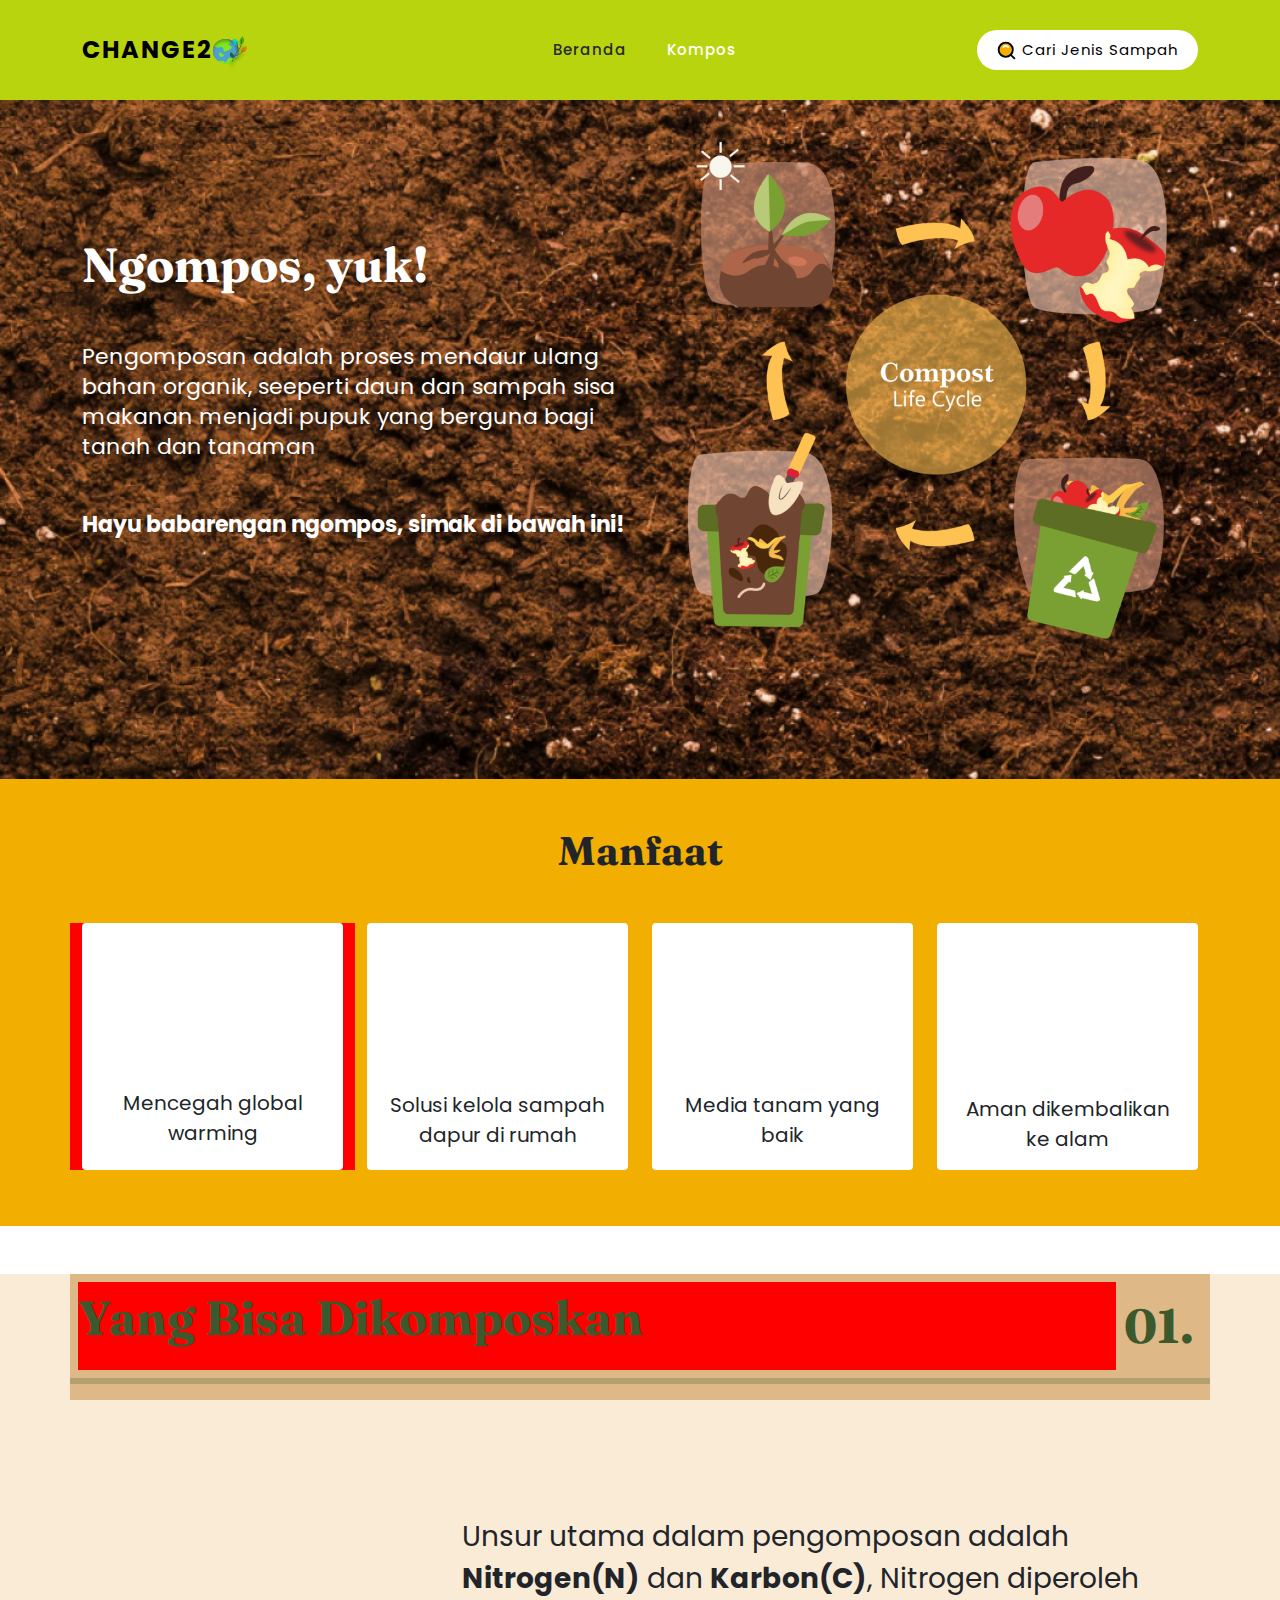
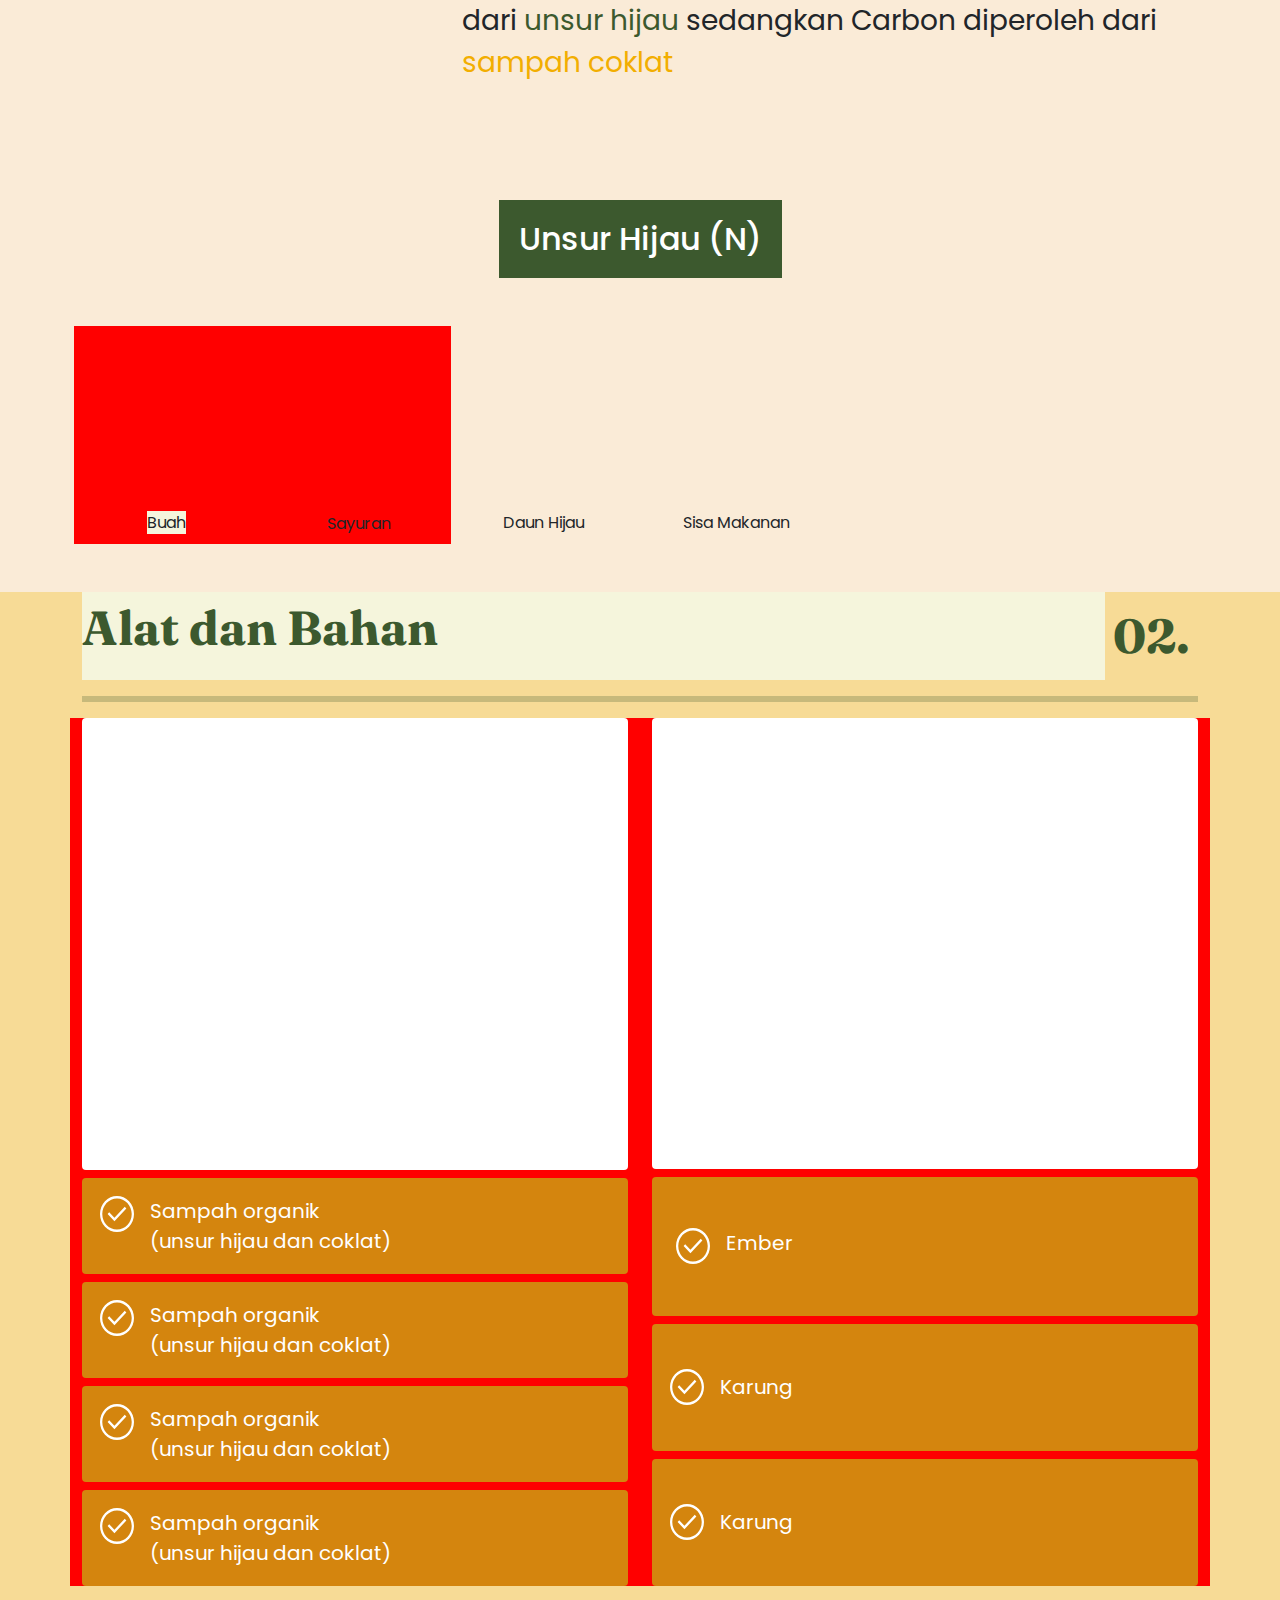
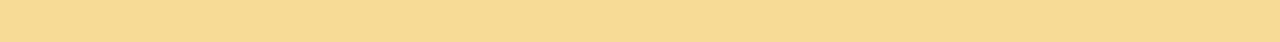
==== commit 4239d4a5: "test" ====
--- a/edukasi.html
+++ b/edukasi.html
@@ -85,7 +85,7 @@
                                         <h1 class="fw-bold" style="font-family: Fraunces;font-size:48px">Ngompos, yuk!
                                         </h1>
                                         <p class="mt-5 text-white" style="font-size: 22px;">Pengomposan adalah proses mendaur ulang bahan organik, 
-                                            seperti daun dan sampah sisa makanan menjadi pupuk yang berguna bagi tanah dan tanaman</p>
+                                            seeperti daun dan sampah sisa makanan menjadi pupuk yang berguna bagi tanah dan tanaman</p>
                                         <!-- <br /> -->
                                         <p class="fw-bold text-white mt-5" style="font-size: 22px;">Hayu babarengan ngompos, simak di bawah ini!</p>
                                     </div>
